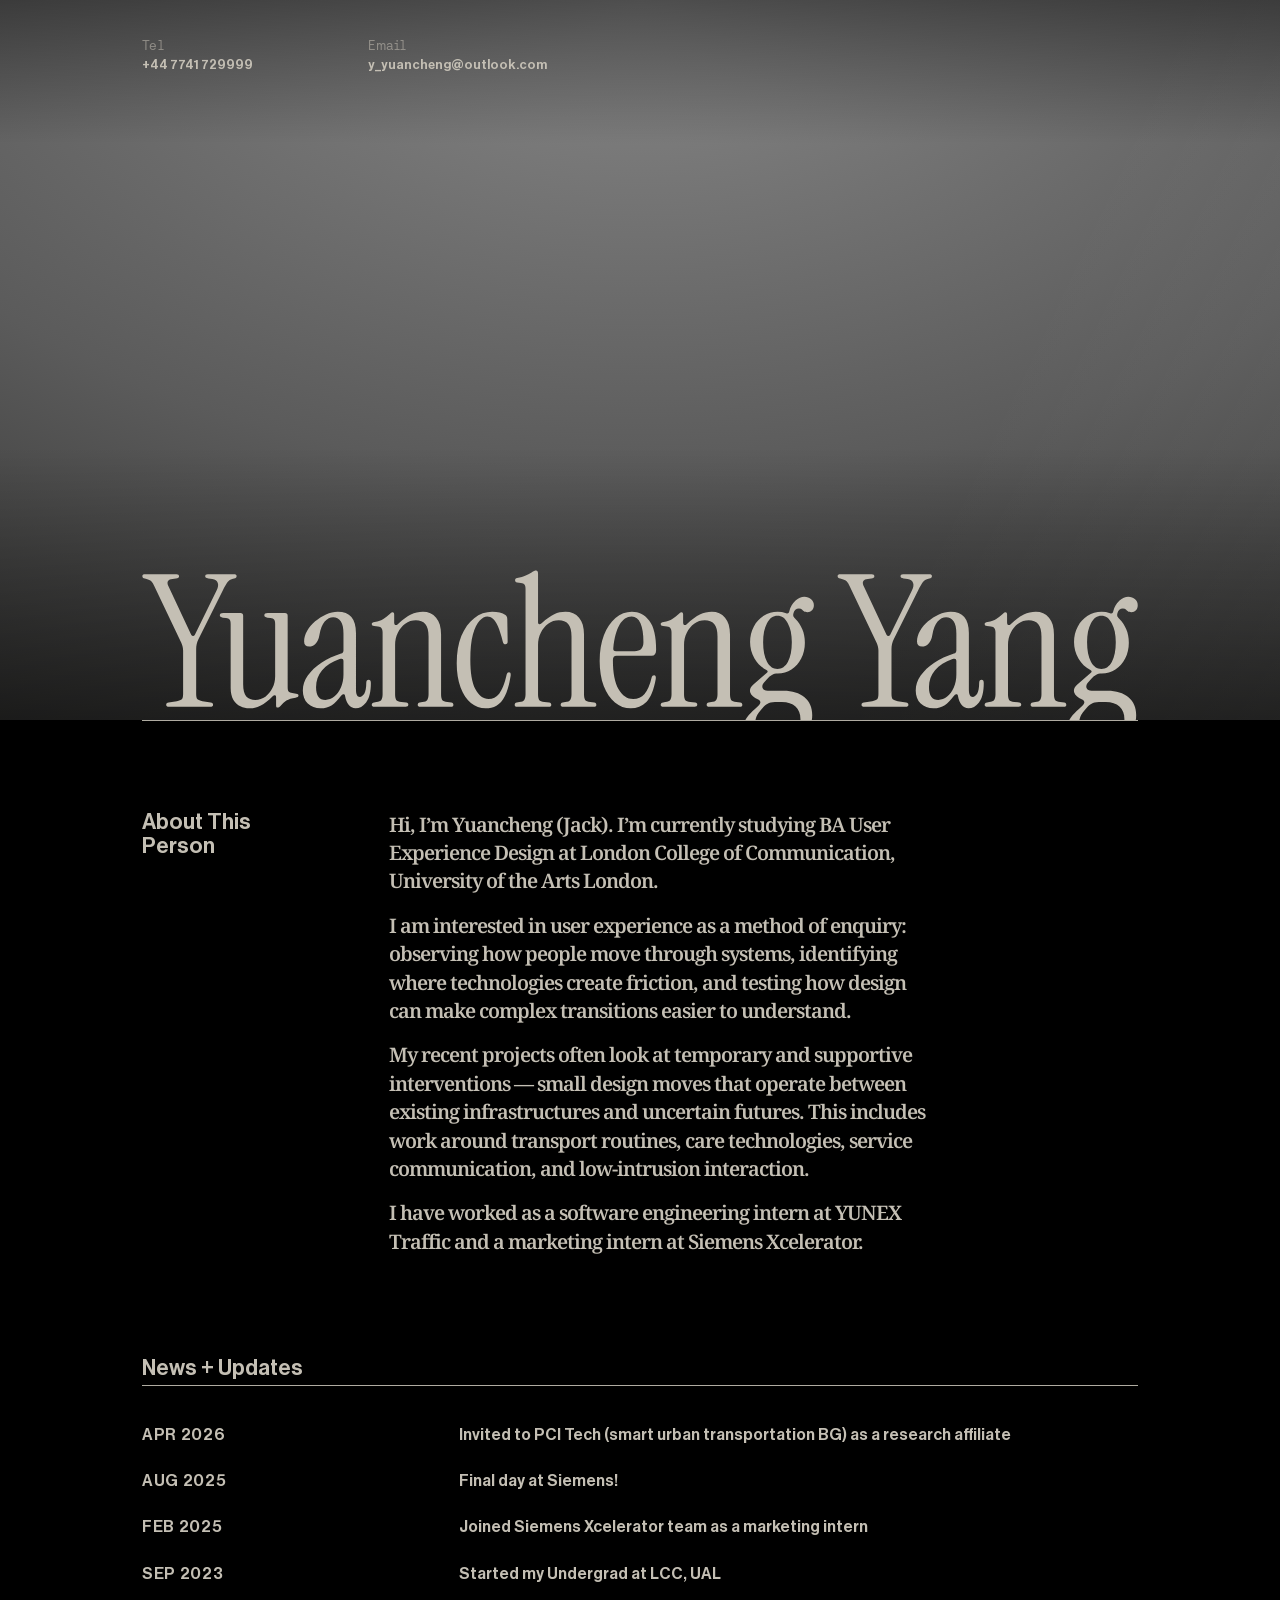
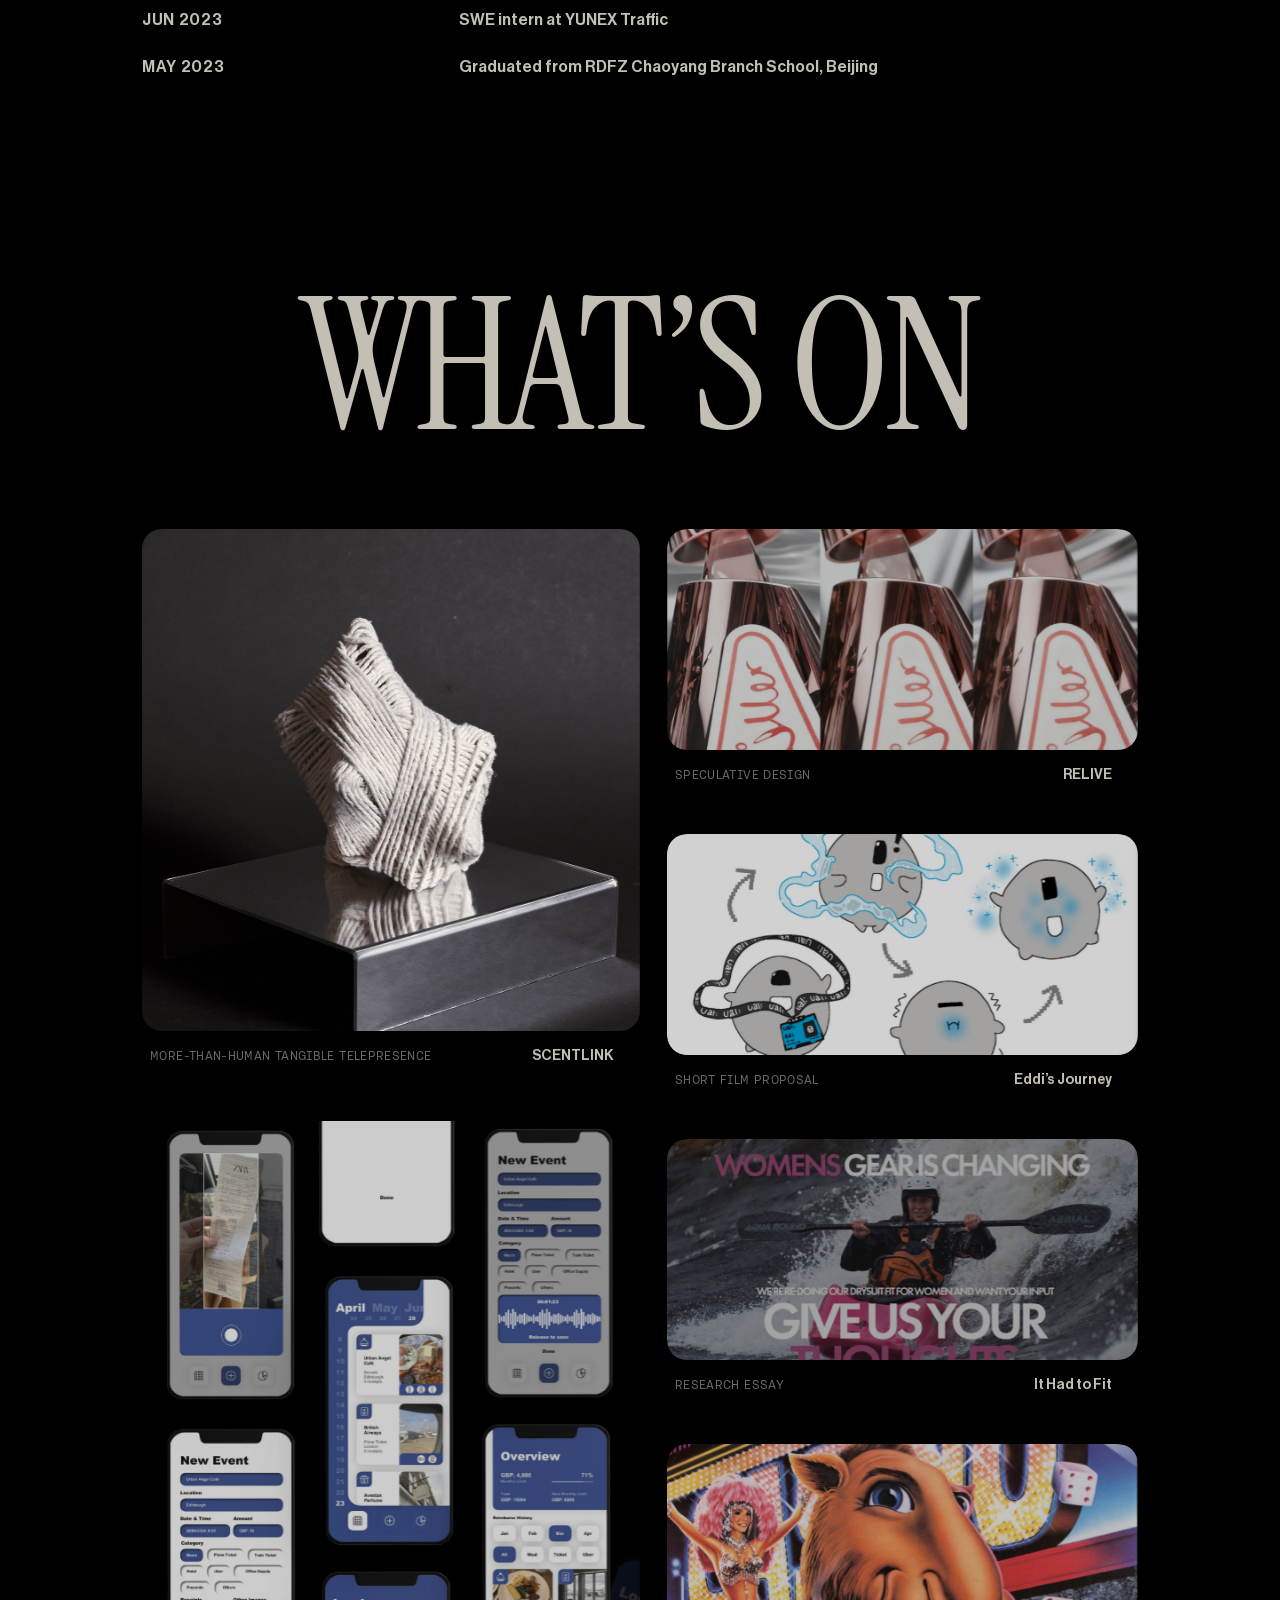
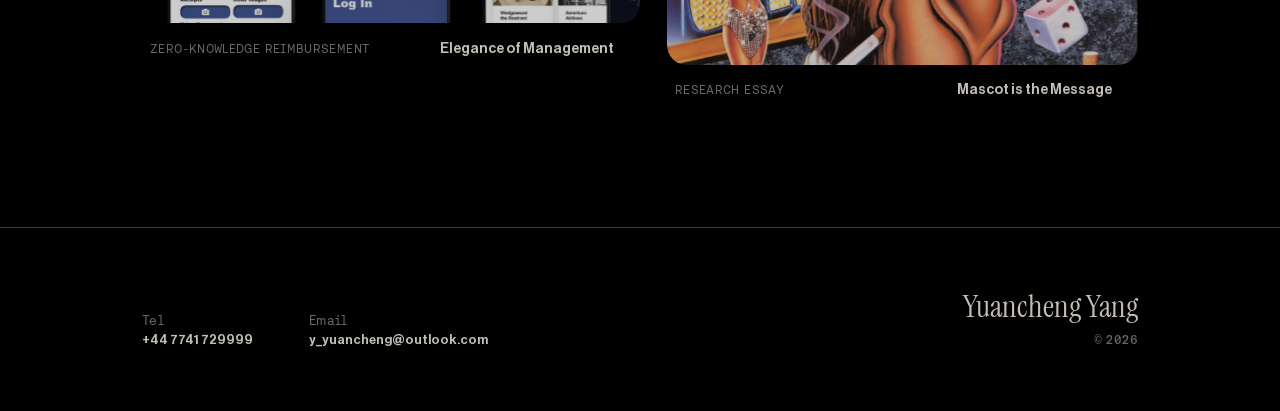
==== index.html @ ad96770d "Update index.html" ====
<!DOCTYPE html>
<html lang="en">
<head>
<meta charset="UTF-8" />
<meta name="viewport" content="width=device-width, initial-scale=1.0" />
<title>Yuancheng Yang</title>
<meta name="description" content="Yuancheng (Jack) Yang — BA User Experience Design, London College of Communication. Selected work in speculative design, service communication and research." />
<meta property="og:title" content="Yuancheng Yang" />
<meta property="og:description" content="Selected work in speculative design, service communication and research." />
<meta property="og:type" content="website" />
<link rel="icon" href="data:image/svg+xml,%3Csvg xmlns='http://www.w3.org/2000/svg' viewBox='0 0 32 32'%3E%3Crect width='32' height='32' fill='%23000'/%3E%3Ctext x='16' y='25' font-family='Georgia,serif' font-size='26' fill='%23c4bfb4' text-anchor='middle'%3EY%3C/text%3E%3C/svg%3E" />
<link rel="stylesheet" href="styles.css" />
<style>
/* ---------------- top contact bar (floats on the video) ---------------- */
.topbar {
  display: flex;
  gap: clamp(40px, 9vw, 130px);
  position: absolute;
  top: clamp(24px, 3vw, 40px);
  left: 0; right: 0;
  z-index: 6;
}

/* ---------------- hero ---------------- */
.hero { position: relative; }
.hero__media {
  position: relative;
  width: 100vw;
  left: 50%;
  transform: translateX(-50%);
  height: clamp(440px, 56.25vw, 810px);
  margin-top: 0;
  overflow: hidden;
  background:
    radial-gradient(120% 120% at 50% 0%, rgba(217,217,217,.62), rgba(217,217,217,.42) 55%, rgba(120,120,116,.35) 100%);
}
/* legibility scrim for the floating contact + name */
.hero__media::before {
  content: "";
  position: absolute; inset: 0; z-index: 2; pointer-events: none;
  background: linear-gradient(to bottom,
    rgba(0,0,0,.42) 0%, rgba(0,0,0,0) 20%,
    rgba(0,0,0,0) 62%, rgba(0,0,0,.46) 100%);
}
.hero__video {
  position: absolute; inset: 0;
  width: 100%; height: 100%;
  object-fit: cover;
  opacity: 0; transition: opacity .8s ease;
}
.hero__video.is-ready { opacity: 1; }
/* faint living sheen while no video is present */
.hero__media::after {
  content: "";
  position: absolute; inset: 0;
  background: linear-gradient(115deg, transparent 30%, rgba(255,255,255,.10) 50%, transparent 70%);
  background-size: 280% 100%;
  pointer-events: none;
}
.hero__placeholder {
  position: absolute; left: 50%; top: 50%;
  transform: translate(-50%, -50%);
  display: flex; flex-direction: column; align-items: center; gap: 10px;
  font-family: var(--mono); font-size: 13px; letter-spacing: .04em;
  color: rgba(40,40,38,.62); text-transform: uppercase;
  text-align: center; padding: 0 24px;
}
.hero__placeholder .ph-ico {
  width: 34px; height: 34px; border-radius: 50%;
  border: 1px solid rgba(40,40,38,.5);
  display: grid; place-items: center;
}
.hero__placeholder .ph-ico::before {
  content: ""; border-style: solid; border-width: 7px 0 7px 12px;
  border-color: transparent transparent transparent rgba(40,40,38,.7);
  margin-left: 3px;
}

.hero__name {
  margin: 0;
  font-size: 0;
  line-height: 0;
}
.hero__name img {
  display: block;
  width: 100%;
  height: auto;
}
/* the title floats on the video, its bottom (masked) edge resting on the
   sheet's top line so the “g” descenders are chopped off there */
.hero__namewrap {
  position: absolute;
  left: 0; right: 0;
  bottom: 0;
  z-index: 1;
}
/* the black “box” that carries everything beneath the hero; its top edge
   sits at the very bottom of the video and chops the title's descenders */
.sheet {
  position: relative;
  z-index: 2;
  background: var(--bg);
}
.sheet__line {
  border: 0;
  border-top: 1px solid var(--line);
  width: 100%;
  margin: 0;
}

/* ---------------- about ---------------- */
.about {
  display: grid;
  grid-template-columns: minmax(110px, 170px) minmax(0, 1fr);
  gap: clamp(24px, 6vw, 90px);
  padding-top: clamp(56px, 7vw, 96px);
}
.section-label {
  font-family: var(--grotesk); font-weight: 500;
  font-size: clamp(18px, 1.7vw, 24px); line-height: 1.1;
  color: var(--fg); margin: 0;
}
.about__bio { width: 542px; max-width: 100%; display: flex; flex-direction: column; gap: 1em; }
.about__bio p {
  margin: 0;
  font-family: "Noto Serif", var(--serif);
  font-weight: 600;
  font-size: 20px;
  letter-spacing: -1px;
  line-height: 1.42;
  color: var(--fg);
  text-wrap: pretty;
}

/* ---------------- news ---------------- */
.news { padding-top: clamp(64px, 8vw, 104px); }
.news__head { display: block; margin-bottom: clamp(28px, 3vw, 44px); }
.news__head .section-label { line-height: 1; }
.news__head .hrule { width: 100%; margin-top: 5px; }
.news__list { display: flex; flex-direction: column; gap: clamp(20px, 2vw, 30px); }
.news__row {
  display: grid;
  grid-template-columns: minmax(120px, 240px) minmax(0, 1fr);
  gap: clamp(20px, 6vw, 90px);
  align-items: baseline;
}
.news__date { font-weight: 500; font-size: clamp(15px, 1.25vw, 20px); letter-spacing: .04em; text-transform: uppercase; color: var(--fg); }
.news__txt  { font-weight: 500; font-size: clamp(15px, 1.25vw, 20px); line-height: 1.3; color: var(--fg); }

/* ---------------- what's on ---------------- */
.whats {
  text-align: center;
  font-family: var(--serif); font-weight: 400;
  font-size: clamp(64px, 14.4vw, 208px); line-height: .92;
  letter-spacing: -0.022em;
  margin: clamp(120px, 16vw, 220px) 0 clamp(48px, 6vw, 80px);
}

/* ---------------- work grid ---------------- */
.work {
  display: grid;
  grid-template-columns: 1.057fr 1fr;
  gap: clamp(20px, 2.1vw, 30px);
  padding-bottom: clamp(80px, 10vw, 150px);
}
.work__col { display: flex; flex-direction: column; gap: clamp(36px, 4.4vw, 64px); }
.work__col--right { gap: clamp(32px, 3.9vw, 56px); }

.card { display: block; }
.card__frame {
  position: relative;
  border-radius: 20px;
  overflow: hidden;
  background: transparent;
}
.card__frame img {
  width: 100%; height: 100%;
  object-fit: cover;
  transition: transform .7s cubic-bezier(.2,.7,.2,1), opacity .4s;
  will-change: transform;
}
.card--feature .card__frame { aspect-ratio: 560 / 565; }
.card--small .card__frame { aspect-ratio: 530 / 249; }
.card:hover .card__frame img { transform: scale(1.045); }

.card__meta {
  display: flex; align-items: baseline; justify-content: space-between;
  gap: 16px; margin-top: 16px; padding: 0 8px;
}
.card__cat { font-family: var(--mono); font-weight: 400; font-size: clamp(11px, .95vw, 15px); letter-spacing: .03em; text-transform: uppercase; color: var(--fg-dim); transition: color .25s; }
.card__title { display: inline-flex; align-items: center; font-weight: 500; font-size: clamp(14px, 1.1vw, 18px); color: var(--fg); white-space: nowrap; }
.card__title .arrow { display: inline-block; transition: transform .3s; opacity: 0; margin-left: 4px; }
.card:hover .card__cat { color: var(--fg); }
.card:hover .card__title .arrow { opacity: 1; transform: translateX(3px); }

/* ====================================================
   MOBILE — app-like reflow
   ==================================================== */
@media (max-width: 760px) {
  .topbar { gap: 36px; }
  .hero__media { border-radius: 0; }
  .hero__name { margin-top: -14px; }

  .about { grid-template-columns: 1fr; gap: 14px; }
  .about__bio { max-width: none; }

  .news__row { grid-template-columns: 88px 1fr; gap: 18px; }

  /* project grid → single full-width feed */
  .work { grid-template-columns: 1fr; gap: 28px; padding-bottom: 120px; }
  .work__col, .work__col--right { gap: 28px; }
  .card--feature .card__frame { aspect-ratio: 4 / 5; }
  .card--small .card__frame { aspect-ratio: 16 / 10; }
  .card__frame { border-radius: 16px; }
  .card__meta { padding: 0 2px; margin-top: 12px; }
  .card__title .arrow { opacity: 1; } /* always show affordance on touch */
}

@media (max-width: 420px) {
  .topbar { flex-direction: column; gap: 14px; }
}
</style>
</head>
<body>
<main>
  <!-- HERO -->
  <section class="hero" data-screen-label="hero" aria-label="Intro">
    <div class="hero__media">
      <video class="hero__video" muted loop playsinline preload="auto"></video>
      </div>
    </div>
    <header class="topbar shell" data-screen-label="header">
      <div class="contact-item">
        <span class="lbl">Tel</span>
        <a href="tel:+447741729999">+44 7741 729999</a>
      </div>
      <div class="contact-item">
        <span class="lbl">Email</span>
        <a href="mailto:y_yuancheng@outlook.com">y_yuancheng@outlook.com</a>
      </div>
    </header>
    <div class="shell hero__namewrap">
      <h1 class="hero__name"><img src="assets/title.svg" alt="Yuancheng Yang" /></h1>
    </div>
  </section>

  <div class="sheet">
  <div class="shell">
    <hr class="sheet__line" />
    <!-- ABOUT -->
    <section class="about" data-screen-label="about" aria-label="About">
      <h2 class="section-label">About This<br>Person</h2>
      <div class="about__bio">
        <p>Hi, I’m Yuancheng (Jack). I’m currently studying BA User Experience Design at London College of Communication, University of the Arts London.</p>
        <p>I am interested in user experience as a method of enquiry: observing how people move through systems, identifying where technologies create friction, and testing how design can make complex transitions easier to understand.</p>
        <p>My recent projects often look at temporary and supportive interventions — small design moves that operate between existing infrastructures and uncertain futures. This includes work around transport routines, care technologies, service communication, and low-intrusion interaction.</p>
        <p>I have worked as a software engineering intern at YUNEX Traffic and a marketing intern at Siemens Xcelerator.</p>
      </div>
    </section>

    <!-- NEWS -->
    <section class="news" data-screen-label="news" aria-label="News and updates">
      <div class="news__head">
        <h2 class="section-label">News + Updates</h2>
        <hr class="hrule" />
      </div>
      <div class="news__list">
        <div class="news__row"><span class="news__date">Apr 2026</span><span class="news__txt">Invited to PCI Tech (smart urban transportation BG) as a research affiliate</span></div>
        <div class="news__row"><span class="news__date">Aug 2025</span><span class="news__txt">Final day at Siemens!</span></div>
        <div class="news__row"><span class="news__date">Feb 2025</span><span class="news__txt">Joined Siemens Xcelerator team as a marketing intern</span></div>
        <div class="news__row"><span class="news__date">Sep 2023</span><span class="news__txt">Started my Undergrad at LCC, UAL</span></div>
        <div class="news__row"><span class="news__date">Jun 2023</span><span class="news__txt">SWE intern at YUNEX Traffic</span></div>
        <div class="news__row"><span class="news__date">May 2023</span><span class="news__txt">Graduated from RDFZ Chaoyang Branch School, Beijing</span></div>
      </div>
    </section>

    <!-- WHAT'S ON -->
    <h2 class="whats">WHAT’S ON</h2>

    <!-- WORK -->
    <section class="work" data-screen-label="work" aria-label="Selected work">
      <div class="work__col work__col--left">
        <a class="card card--feature" href="projects/scentlink.html">
          <div class="card__frame"><img src="assets/cards/scentlink.png" alt="ScentLink — woven scent diffuser sculpture on a mirrored plinth" loading="lazy" /></div>
          <div class="card__meta">
            <span class="card__cat">More-Than-Human Tangible Telepresence</span>
            <span class="card__title">SCENTLINK<span class="arrow">→</span></span>
          </div>
        </a>
        <a class="card card--feature" href="projects/elegance.html">
          <div class="card__frame"><img src="assets/cards/elegance.png" alt="Elegance of Management — expense reimbursement app screens" loading="lazy" /></div>
          <div class="card__meta">
            <span class="card__cat">Zero-Knowledge Reimbursement</span>
            <span class="card__title">Elegance of Management<span class="arrow">→</span></span>
          </div>
        </a>
      </div>

      <div class="work__col work__col--right">
        <a class="card card--small" href="projects/relive.html">
          <div class="card__frame"><img src="assets/cards/relive.png" alt="RELIVE — speculative chrome artefact on liquid metal" loading="lazy" /></div>
          <div class="card__meta">
            <span class="card__cat">Speculative Design</span>
            <span class="card__title">RELIVE<span class="arrow">→</span></span>
          </div>
        </a>
        <a class="card card--small" href="projects/eddi.html">
          <div class="card__frame"><img src="assets/cards/eddi.png" alt="Eddi’s Journey — character sheet of a grey blob mascot" loading="lazy" /></div>
          <div class="card__meta">
            <span class="card__cat">Short Film Proposal</span>
            <span class="card__title">Eddi’s Journey<span class="arrow">→</span></span>
          </div>
        </a>
        <a class="card card--small" href="projects/it-had-to-fit.html">
          <div class="card__frame"><img src="assets/cards/ithadtofit.png" alt="It Had to Fit — whitewater kayaking gear campaign" loading="lazy" /></div>
          <div class="card__meta">
            <span class="card__cat">Research Essay</span>
            <span class="card__title">It Had to Fit<span class="arrow">→</span></span>
          </div>
        </a>
        <a class="card card--small" href="projects/mascot.html">
          <div class="card__frame"><img src="assets/cards/mascot.png" alt="Mascot is the Message — vintage advertising character study" loading="lazy" /></div>
          <div class="card__meta">
            <span class="card__cat">Research Essay</span>
            <span class="card__title">Mascot is the Message<span class="arrow">→</span></span>
          </div>
        </a>
      </div>
    </section>
  </div>

  <!-- FOOTER -->
  <footer class="shell foot" data-screen-label="footer">
    <div class="foot__contact">
      <div class="contact-item"><span class="lbl">Tel</span><a href="tel:+447741729999">+44 7741 729999</a></div>
      <div class="contact-item"><span class="lbl">Email</span><a href="mailto:y_yuancheng@outlook.com">y_yuancheng@outlook.com</a></div>
    </div>
    <div style="display:flex;flex-direction:column;gap:10px;align-items:flex-end;">
      <span class="foot__name">Yuancheng Yang</span>
      <span class="foot__copy">© 2026</span>
    </div>
  </footer>
  </div>
</main>

<!-- mobile sticky action bar -->
<nav class="dock" aria-label="Quick contact">
  <a href="mailto:y_yuancheng@outlook.com">Email</a>
  <a href="tel:+447741729999">Call</a>
</nav>

<script>
  // Hero video: only request the file if it actually exists, so there's no
  // 404 while the slot is empty. The moment you add assets/hero.mp4 (any
  // common video name — edit the path below), it loads, plays and the
  // placeholder hides automatically. No other markup changes needed.
  (function () {
    var SRC = 'assets/hero.mp4';
    var v = document.querySelector('.hero__video');
    var ph = document.getElementById('heroPlaceholder');
    if (!v) return;
    fetch(SRC, { method: 'HEAD' }).then(function (res) {
      if (!res.ok) return;            // no file yet → keep tonal placeholder
      v.src = SRC;
      v.play().catch(function () {});
      v.addEventListener('loadeddata', function () {
        v.classList.add('is-ready');
        if (ph) ph.style.display = 'none';
      });
    }).catch(function () { /* offline / not found → keep placeholder */ });
  })();
</script>
</body>
</html>
---- styles.css ----
/* ============================================================
   Yuancheng Yang — portfolio
   Shared styles, tokens & type system
   ============================================================ */

/* --- Self-hosted licensed fonts (no external dependency) --- */
@font-face {
  font-family: "Instrument Serif";
  src: url("fonts/InstrumentSerif-Regular.ttf") format("truetype");
  font-weight: 400; font-style: normal; font-display: swap;
}
@font-face {
  font-family: "Instrument Serif";
  src: url("fonts/InstrumentSerif-Italic.ttf") format("truetype");
  font-weight: 400; font-style: italic; font-display: swap;
}
@font-face {
  font-family: "Neue Haas Display";
  src: url("fonts/NeueHaasDisplay-Light.ttf") format("truetype");
  font-weight: 300; font-style: normal; font-display: swap;
}
@font-face {
  font-family: "Neue Haas Display";
  src: url("fonts/NeueHaasDisplay-Roman.ttf") format("truetype");
  font-weight: 400; font-style: normal; font-display: swap;
}
@font-face {
  font-family: "Neue Haas Display";
  src: url("fonts/NeueHaasDisplay-Medium.ttf") format("truetype");
  font-weight: 500; font-style: normal; font-display: swap;
}
@font-face {
  font-family: "Neue Haas Display";
  src: url("fonts/NeueHaasDisplay-Bold.ttf") format("truetype");
  font-weight: 700; font-style: normal; font-display: swap;
}
@font-face {
  font-family: "Aeonik Fono";
  src: url("fonts/AeonikFono-Regular.otf") format("opentype");
  font-weight: 400; font-style: normal; font-display: swap;
}
@font-face {
  font-family: "Aeonik Fono";
  src: url("fonts/AeonikFono-Medium.otf") format("opentype");
  font-weight: 500; font-style: normal; font-display: swap;
}
@font-face {
  font-family: "Noto Serif";
  src: url("fonts/NotoSerif-SemiBold.ttf") format("truetype");
  font-weight: 600; font-style: normal; font-display: swap;
}

:root {
  /* palette pulled directly from the Figma file */
  --bg: #000000;
  --fg: #c4bfb4;              /* warm beige — primary text */
  --fg-dim: rgba(196, 191, 180, 0.55);
  --fg-faint: rgba(196, 191, 180, 0.32);
  --line: rgba(196, 191, 180, 0.9);
  --panel: #d9d9d9;          /* image placeholder grey */
  --hero-veil: rgba(217, 217, 217, 0.5);

  /* type stacks — self-hosted licensed faces */
  --serif: "Instrument Serif", ui-serif, Georgia, "Times New Roman", serif;
  --grotesk: "Neue Haas Display", "Helvetica Neue", Helvetica, Arial, sans-serif;
  --mono: "Aeonik Fono", ui-monospace, "SF Mono", Menlo, monospace;

  /* fluid horizontal page margin: 160px on a 1440 canvas */
  --gutter: clamp(20px, 11.1vw, 160px);
  --maxw: 1440px;
}

* { box-sizing: border-box; }

html { -webkit-text-size-adjust: 100%; overflow-x: clip; }

body {
  margin: 0;
  background: var(--bg);
  color: var(--fg);
  font-family: var(--grotesk);
  font-weight: 500;
  -webkit-font-smoothing: antialiased;
  text-rendering: optimizeLegibility;
  overflow-x: clip;
}

::selection { background: var(--fg); color: #000; }

a { color: inherit; text-decoration: none; }

img { display: block; max-width: 100%; }

.shell {
  max-width: var(--maxw);
  margin: 0 auto;
  padding-inline: var(--gutter);
}

/* --- shared label / mono treatments --- */
.eyebrow {
  font-family: var(--mono);
  font-weight: 400;
  font-size: clamp(12px, 1.05vw, 16px);
  letter-spacing: 0.02em;
  text-transform: uppercase;
  color: var(--fg);
}

.hrule {
  height: 0;
  border: none;
  border-top: 1px solid var(--line);
  margin: 0;
}

/* reduced motion */
@media (prefers-reduced-motion: reduce) {
  * { animation: none !important; transition: none !important; }
}

/* ============================================================
   Shared site chrome — contact items, footer, mobile dock
   (used by home + every case-study page)
   ============================================================ */
.contact-item { display: flex; flex-direction: column; gap: 4px; }
.contact-item .lbl { font-family: var(--mono); font-weight: 400; font-size: 13px; color: var(--fg-dim); letter-spacing: .02em; }
.contact-item a { font-size: clamp(13px, 1vw, 15px); transition: opacity .2s; }
.contact-item a:hover { opacity: .6; }

.foot {
  border-top: 1px solid var(--fg-faint);
  padding-block: clamp(40px, 5vw, 72px) clamp(40px, 5vw, 64px);
  display: flex; flex-wrap: wrap; gap: 32px 64px;
  align-items: flex-end; justify-content: space-between;
}
.foot__contact { display: flex; flex-wrap: wrap; gap: 28px 56px; }
.foot__name { font-family: var(--serif); font-size: clamp(24px, 2.4vw, 34px); line-height: 1; text-align: right; }
.foot__copy { font-family: var(--mono); font-size: 12px; color: var(--fg-dim); letter-spacing: .03em; }

.dock { display: none; }

@media (max-width: 760px) {
  .foot { padding-bottom: 110px; }
  .dock {
    display: grid; grid-template-columns: 1fr 1fr;
    position: fixed; left: 0; right: 0; bottom: 0; z-index: 40;
    background: rgba(0,0,0,.82);
    backdrop-filter: blur(14px); -webkit-backdrop-filter: blur(14px);
    border-top: 1px solid var(--fg-faint);
  }
  .dock a {
    padding: 16px 8px; text-align: center;
    font-family: var(--mono); font-size: 13px; letter-spacing: .04em;
    text-transform: uppercase; color: var(--fg);
    display: flex; align-items: center; justify-content: center; gap: 8px;
  }
  .dock a:first-child { border-right: 1px solid var(--fg-faint); }
  .dock a:active { background: rgba(196,191,180,.1); }
}
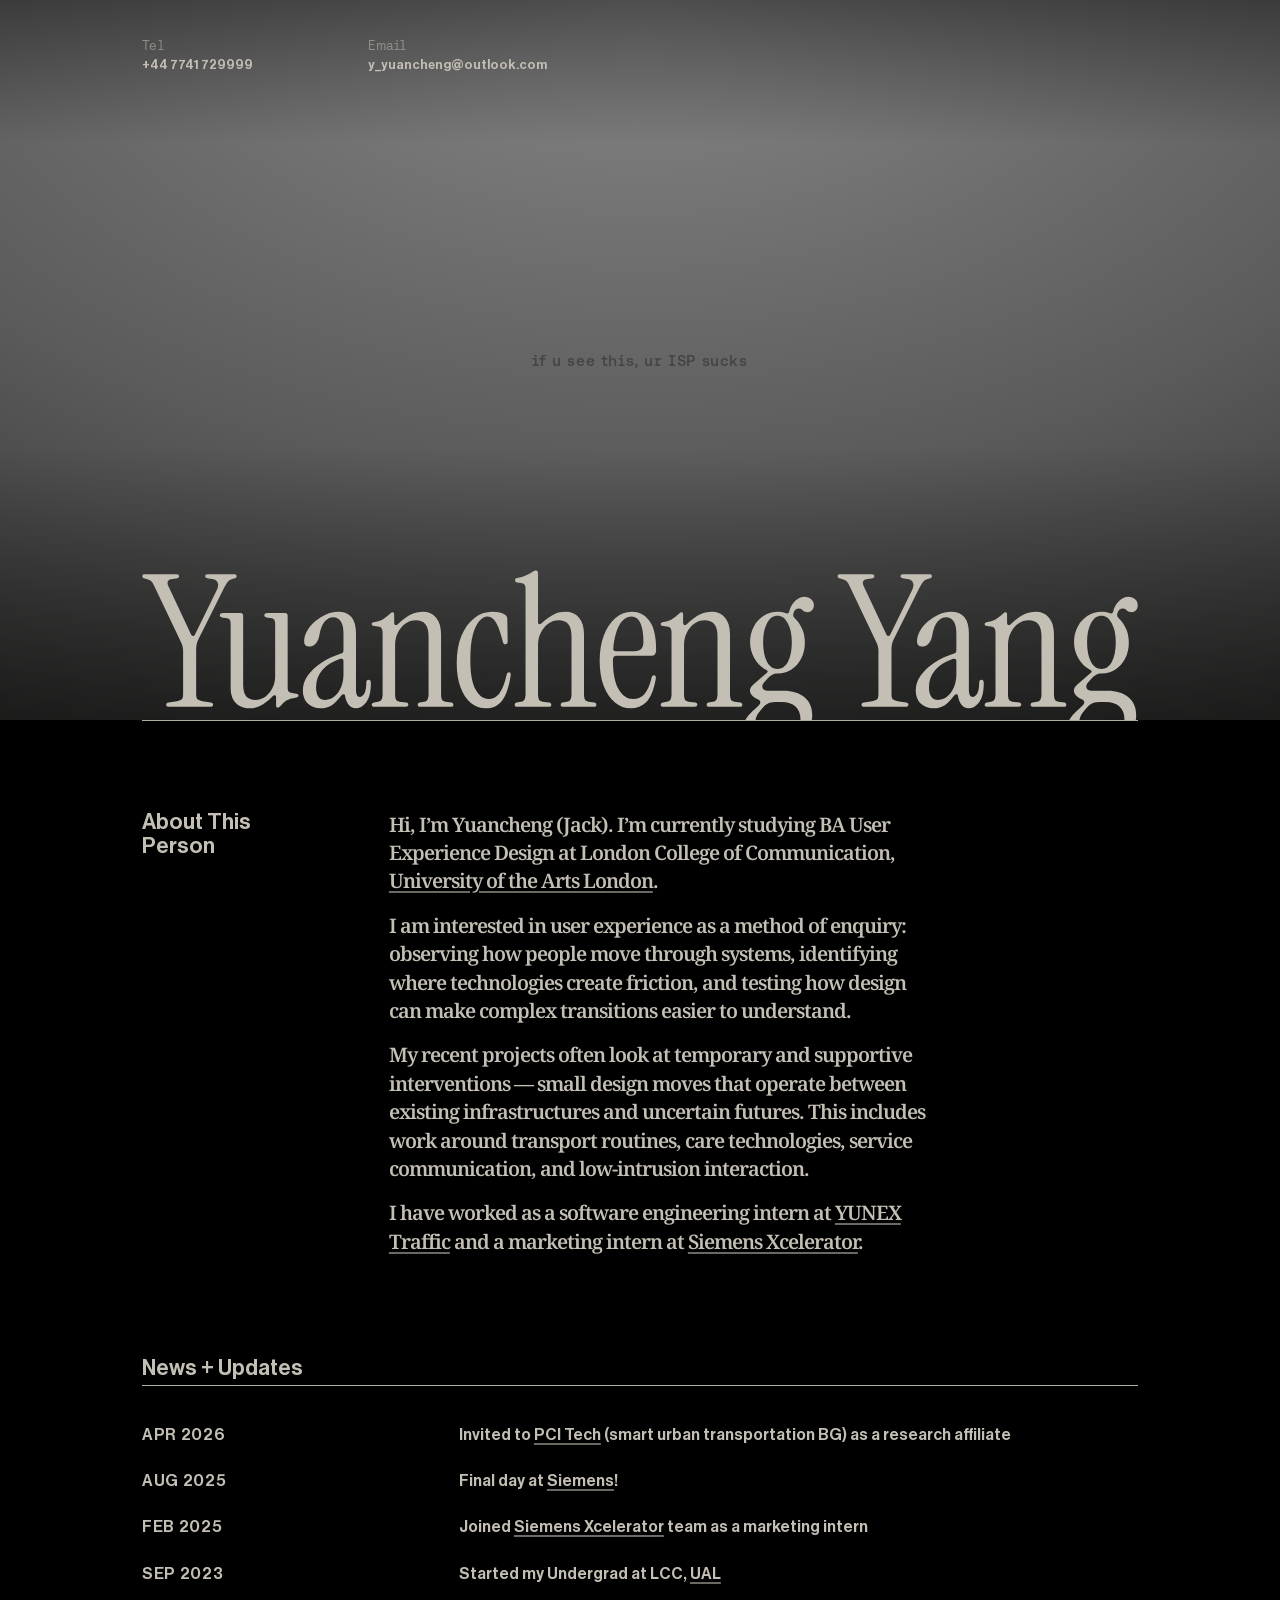
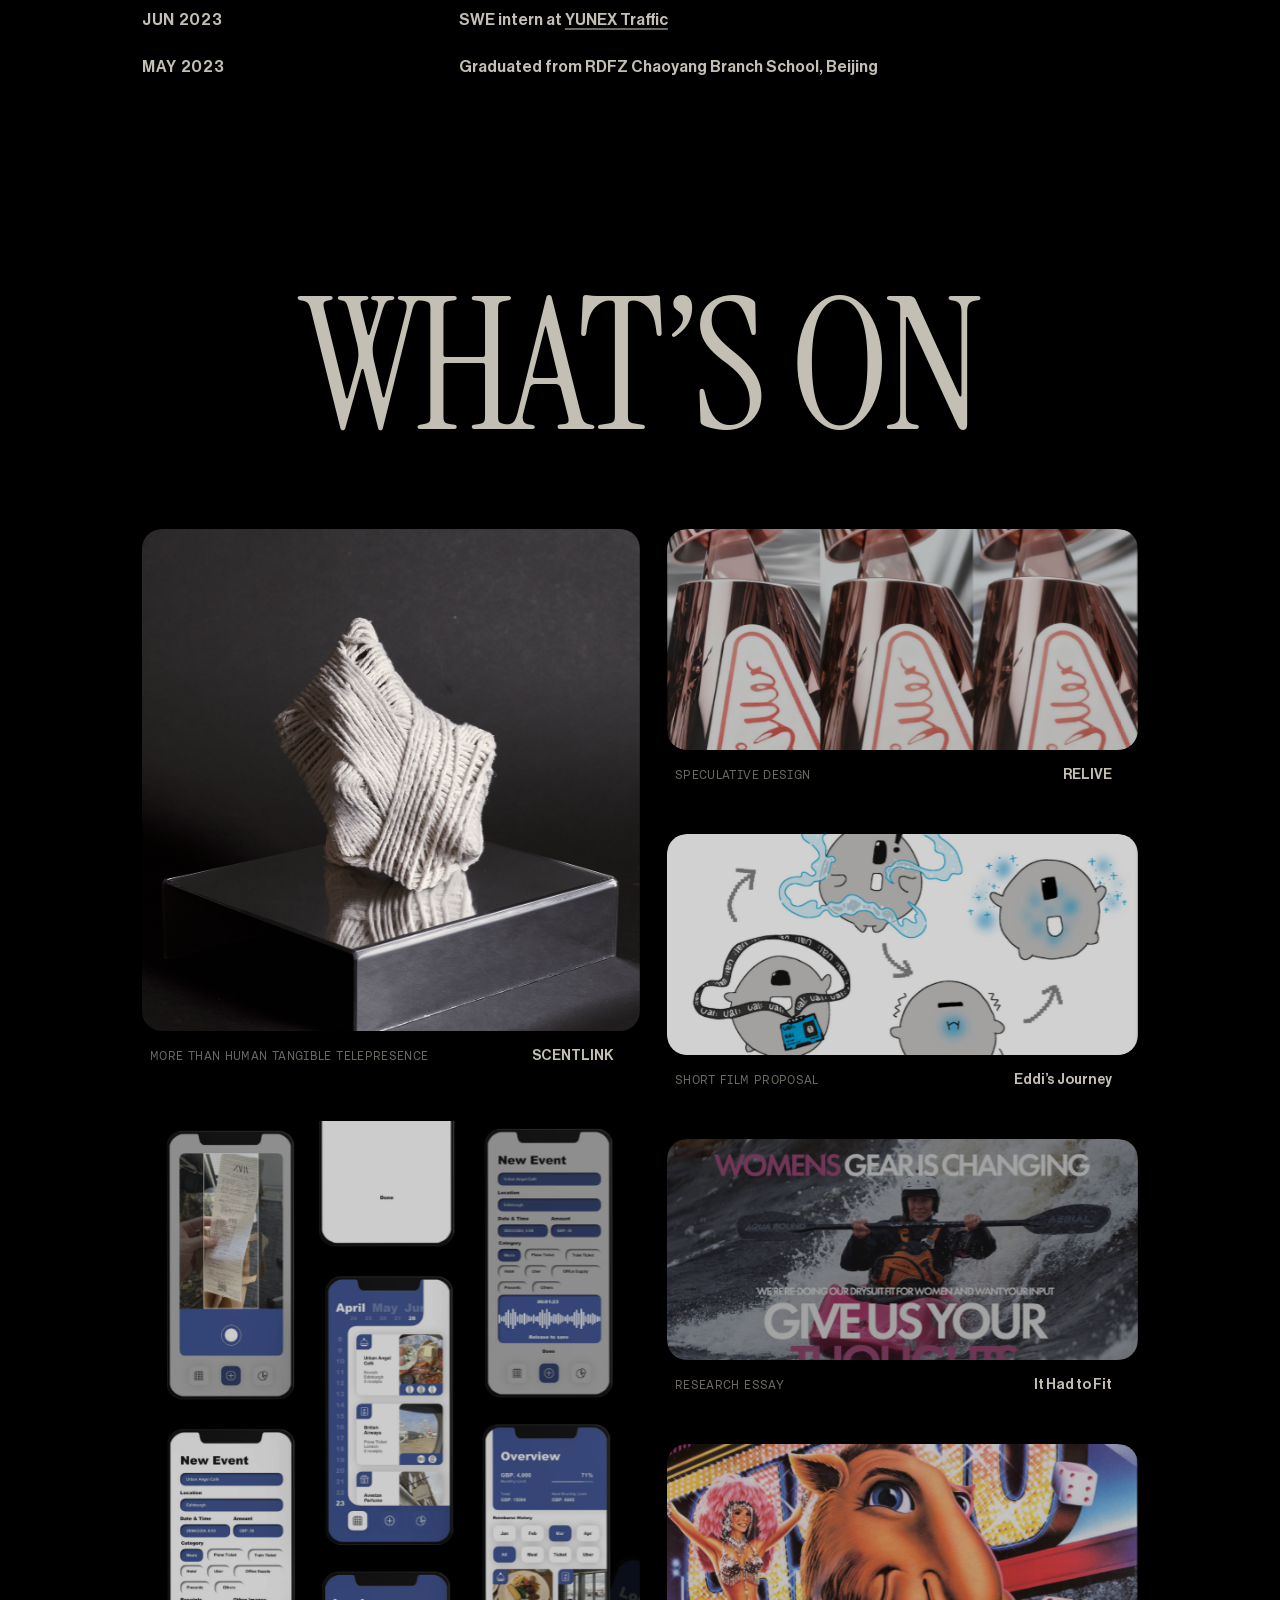
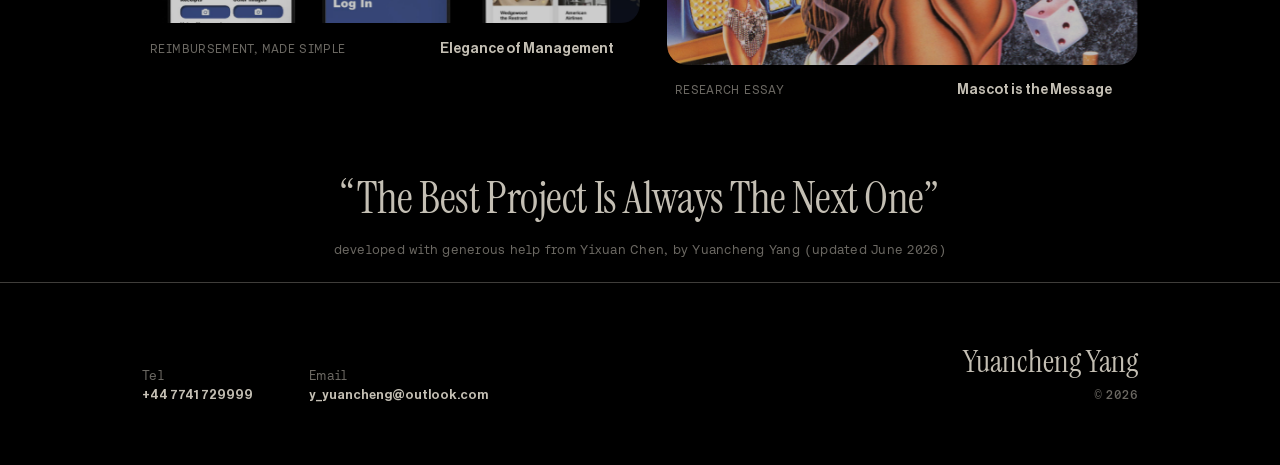
==== commit 1b99d307: "Add files via upload" ====
--- a/index.html
+++ b/index.html
@@ -49,31 +49,12 @@
   opacity: 0; transition: opacity .8s ease;
 }
 .hero__video.is-ready { opacity: 1; }
-/* faint living sheen while no video is present */
-.hero__media::after {
-  content: "";
-  position: absolute; inset: 0;
-  background: linear-gradient(115deg, transparent 30%, rgba(255,255,255,.10) 50%, transparent 70%);
-  background-size: 280% 100%;
-  pointer-events: none;
-}
 .hero__placeholder {
   position: absolute; left: 50%; top: 50%;
   transform: translate(-50%, -50%);
-  display: flex; flex-direction: column; align-items: center; gap: 10px;
-  font-family: var(--mono); font-size: 13px; letter-spacing: .04em;
-  color: rgba(40,40,38,.62); text-transform: uppercase;
-  text-align: center; padding: 0 24px;
-}
-.hero__placeholder .ph-ico {
-  width: 34px; height: 34px; border-radius: 50%;
-  border: 1px solid rgba(40,40,38,.5);
-  display: grid; place-items: center;
-}
-.hero__placeholder .ph-ico::before {
-  content: ""; border-style: solid; border-width: 7px 0 7px 12px;
-  border-color: transparent transparent transparent rgba(40,40,38,.7);
-  margin-left: 3px;
+  font-family: var(--mono); font-size: clamp(12px, 1.3vw, 15px); letter-spacing: .04em;
+  color: rgba(40,40,38,.55); text-transform: none;
+  text-align: center; padding: 0 24px; white-space: nowrap;
 }
 
 .hero__name {
@@ -161,7 +142,7 @@
   display: grid;
   grid-template-columns: 1.057fr 1fr;
   gap: clamp(20px, 2.1vw, 30px);
-  padding-bottom: clamp(80px, 10vw, 150px);
+  padding-bottom: 0;
 }
 .work__col { display: flex; flex-direction: column; gap: clamp(36px, 4.4vw, 64px); }
 .work__col--right { gap: clamp(32px, 3.9vw, 56px); }
@@ -192,6 +173,26 @@
 .card__title .arrow { display: inline-block; transition: transform .3s; opacity: 0; margin-left: 4px; }
 .card:hover .card__cat { color: var(--fg); }
 .card:hover .card__title .arrow { opacity: 1; transform: translateX(3px); }
+
+/* ---------------- sign-off ---------------- */
+.signoff {
+  text-align: center;
+  padding: clamp(48px, 6vw, 80px) 0 clamp(8px, 2vw, 24px);
+}
+.signoff__line {
+  margin: 0;
+  font-family: var(--serif); font-weight: 400;
+  font-size: clamp(26px, 3.4vw, 46px); line-height: 1.05;
+  letter-spacing: -0.01em;
+  color: var(--fg);
+  text-wrap: balance;
+}
+.signoff__thanks {
+  margin: clamp(14px, 1.6vw, 20px) 0 0;
+  font-family: var(--mono); font-weight: 400;
+  font-size: clamp(12px, 1vw, 14px); letter-spacing: .02em;
+  color: var(--fg-dim);
+}
 
 /* ====================================================
    MOBILE — app-like reflow
@@ -202,12 +203,12 @@
   .hero__name { margin-top: -14px; }
 
   .about { grid-template-columns: 1fr; gap: 14px; }
-  .about__bio { max-width: none; }
+  .about__bio { width: 100%; max-width: none; }
 
   .news__row { grid-template-columns: 88px 1fr; gap: 18px; }
 
   /* project grid → single full-width feed */
-  .work { grid-template-columns: 1fr; gap: 28px; padding-bottom: 120px; }
+  .work { grid-template-columns: 1fr; gap: 28px; padding-bottom: 0; }
   .work__col, .work__col--right { gap: 28px; }
   .card--feature .card__frame { aspect-ratio: 4 / 5; }
   .card--small .card__frame { aspect-ratio: 16 / 10; }
@@ -222,12 +223,13 @@
 </style>
 </head>
 <body>
+
 <main>
   <!-- HERO -->
   <section class="hero" data-screen-label="hero" aria-label="Intro">
     <div class="hero__media">
       <video class="hero__video" muted loop playsinline preload="auto"></video>
-      </div>
+      <div class="hero__placeholder" id="heroPlaceholder">if u see this, ur ISP sucks</div>
     </div>
     <header class="topbar shell" data-screen-label="header">
       <div class="contact-item">
@@ -251,10 +253,10 @@
     <section class="about" data-screen-label="about" aria-label="About">
       <h2 class="section-label">About This<br>Person</h2>
       <div class="about__bio">
-        <p>Hi, I’m Yuancheng (Jack). I’m currently studying BA User Experience Design at London College of Communication, University of the Arts London.</p>
+        <p>Hi, I’m Yuancheng (Jack). I’m currently studying BA User Experience Design at London College of Communication, <a class="ilink" href="https://www.arts.ac.uk" target="_blank" rel="noopener noreferrer">University of the Arts London</a>.</p>
         <p>I am interested in user experience as a method of enquiry: observing how people move through systems, identifying where technologies create friction, and testing how design can make complex transitions easier to understand.</p>
         <p>My recent projects often look at temporary and supportive interventions — small design moves that operate between existing infrastructures and uncertain futures. This includes work around transport routines, care technologies, service communication, and low-intrusion interaction.</p>
-        <p>I have worked as a software engineering intern at YUNEX Traffic and a marketing intern at Siemens Xcelerator.</p>
+        <p>I have worked as a software engineering intern at <a class="ilink" href="https://www.yunextraffic.com" target="_blank" rel="noopener noreferrer">YUNEX Traffic</a> and a marketing intern at <a class="ilink" href="https://www.siemens.com/en-us/company/digital-transformation/" target="_blank" rel="noopener noreferrer">Siemens Xcelerator</a>.</p>
       </div>
     </section>
 
@@ -265,11 +267,11 @@
         <hr class="hrule" />
       </div>
       <div class="news__list">
-        <div class="news__row"><span class="news__date">Apr 2026</span><span class="news__txt">Invited to PCI Tech (smart urban transportation BG) as a research affiliate</span></div>
-        <div class="news__row"><span class="news__date">Aug 2025</span><span class="news__txt">Final day at Siemens!</span></div>
-        <div class="news__row"><span class="news__date">Feb 2025</span><span class="news__txt">Joined Siemens Xcelerator team as a marketing intern</span></div>
-        <div class="news__row"><span class="news__date">Sep 2023</span><span class="news__txt">Started my Undergrad at LCC, UAL</span></div>
-        <div class="news__row"><span class="news__date">Jun 2023</span><span class="news__txt">SWE intern at YUNEX Traffic</span></div>
+        <div class="news__row"><span class="news__date">Apr 2026</span><span class="news__txt">Invited to <a class="ilink" href="https://www.pcitech.com/en/" target="_blank" rel="noopener noreferrer">PCI Tech</a> (smart urban transportation BG) as a research affiliate</span></div>
+        <div class="news__row"><span class="news__date">Aug 2025</span><span class="news__txt">Final day at <a class="ilink" href="https://www.siemens.com/en-us/company/digital-transformation/" target="_blank" rel="noopener noreferrer">Siemens</a>!</span></div>
+        <div class="news__row"><span class="news__date">Feb 2025</span><span class="news__txt">Joined <a class="ilink" href="https://www.siemens.com/en-us/company/digital-transformation/" target="_blank" rel="noopener noreferrer">Siemens Xcelerator</a> team as a marketing intern</span></div>
+        <div class="news__row"><span class="news__date">Sep 2023</span><span class="news__txt">Started my Undergrad at LCC, <a class="ilink" href="https://www.arts.ac.uk" target="_blank" rel="noopener noreferrer">UAL</a></span></div>
+        <div class="news__row"><span class="news__date">Jun 2023</span><span class="news__txt">SWE intern at <a class="ilink" href="https://www.yunextraffic.com" target="_blank" rel="noopener noreferrer">YUNEX Traffic</a></span></div>
         <div class="news__row"><span class="news__date">May 2023</span><span class="news__txt">Graduated from RDFZ Chaoyang Branch School, Beijing</span></div>
       </div>
     </section>
@@ -283,14 +285,14 @@
         <a class="card card--feature" href="projects/scentlink.html">
           <div class="card__frame"><img src="assets/cards/scentlink.png" alt="ScentLink — woven scent diffuser sculpture on a mirrored plinth" loading="lazy" /></div>
           <div class="card__meta">
-            <span class="card__cat">More-Than-Human Tangible Telepresence</span>
+            <span class="card__cat">More than human tangible telepresence</span>
             <span class="card__title">SCENTLINK<span class="arrow">→</span></span>
           </div>
         </a>
         <a class="card card--feature" href="projects/elegance.html">
           <div class="card__frame"><img src="assets/cards/elegance.png" alt="Elegance of Management — expense reimbursement app screens" loading="lazy" /></div>
           <div class="card__meta">
-            <span class="card__cat">Zero-Knowledge Reimbursement</span>
+            <span class="card__cat">Reimbursement, made simple</span>
             <span class="card__title">Elegance of Management<span class="arrow">→</span></span>
           </div>
         </a>
@@ -326,6 +328,12 @@
           </div>
         </a>
       </div>
+    </section>
+
+    <!-- SIGN-OFF -->
+    <section class="signoff" data-screen-label="signoff" aria-label="Sign-off">
+      <p class="signoff__line">“The Best Project Is Always The Next One”</p>
+      <p class="signoff__thanks">developed with generous help from Yixuan Chen, by Yuancheng Yang (updated June 2026)</p>
     </section>
   </div>
 
@@ -351,16 +359,16 @@
 
 <script>
   // Hero video: only request the file if it actually exists, so there's no
-  // 404 while the slot is empty. The moment you add assets/hero.mp4 (any
-  // common video name — edit the path below), it loads, plays and the
-  // placeholder hides automatically. No other markup changes needed.
+  // 404 while the slot is empty. Drop assets/hero.mp4 and it loads, plays
+  // and hides the fallback placeholder automatically. If the file is missing
+  // or can't play, the static placeholder text stays visible instead.
   (function () {
     var SRC = 'assets/hero.mp4';
     var v = document.querySelector('.hero__video');
     var ph = document.getElementById('heroPlaceholder');
     if (!v) return;
     fetch(SRC, { method: 'HEAD' }).then(function (res) {
-      if (!res.ok) return;            // no file yet → keep tonal placeholder
+      if (!res.ok) return;            // no file yet → keep placeholder
       v.src = SRC;
       v.play().catch(function () {});
       v.addEventListener('loadeddata', function () {
@@ -370,5 +378,6 @@
     }).catch(function () { /* offline / not found → keep placeholder */ });
   })();
 </script>
+
 </body>
 </html>
--- a/styles.css
+++ b/styles.css
@@ -89,6 +89,16 @@
 
 a { color: inherit; text-decoration: none; }
 
+/* inline text hyperlinks (bio, news) — visibly underlined, jumps out to the site */
+.ilink {
+  text-decoration: underline;
+  text-decoration-thickness: 2px;
+  text-underline-offset: 3px;
+  text-decoration-color: var(--fg-dim);
+  transition: text-decoration-color .2s, opacity .2s;
+}
+.ilink:hover { text-decoration-color: var(--fg); opacity: .75; }
+
 img { display: block; max-width: 100%; }
 
 .shell {
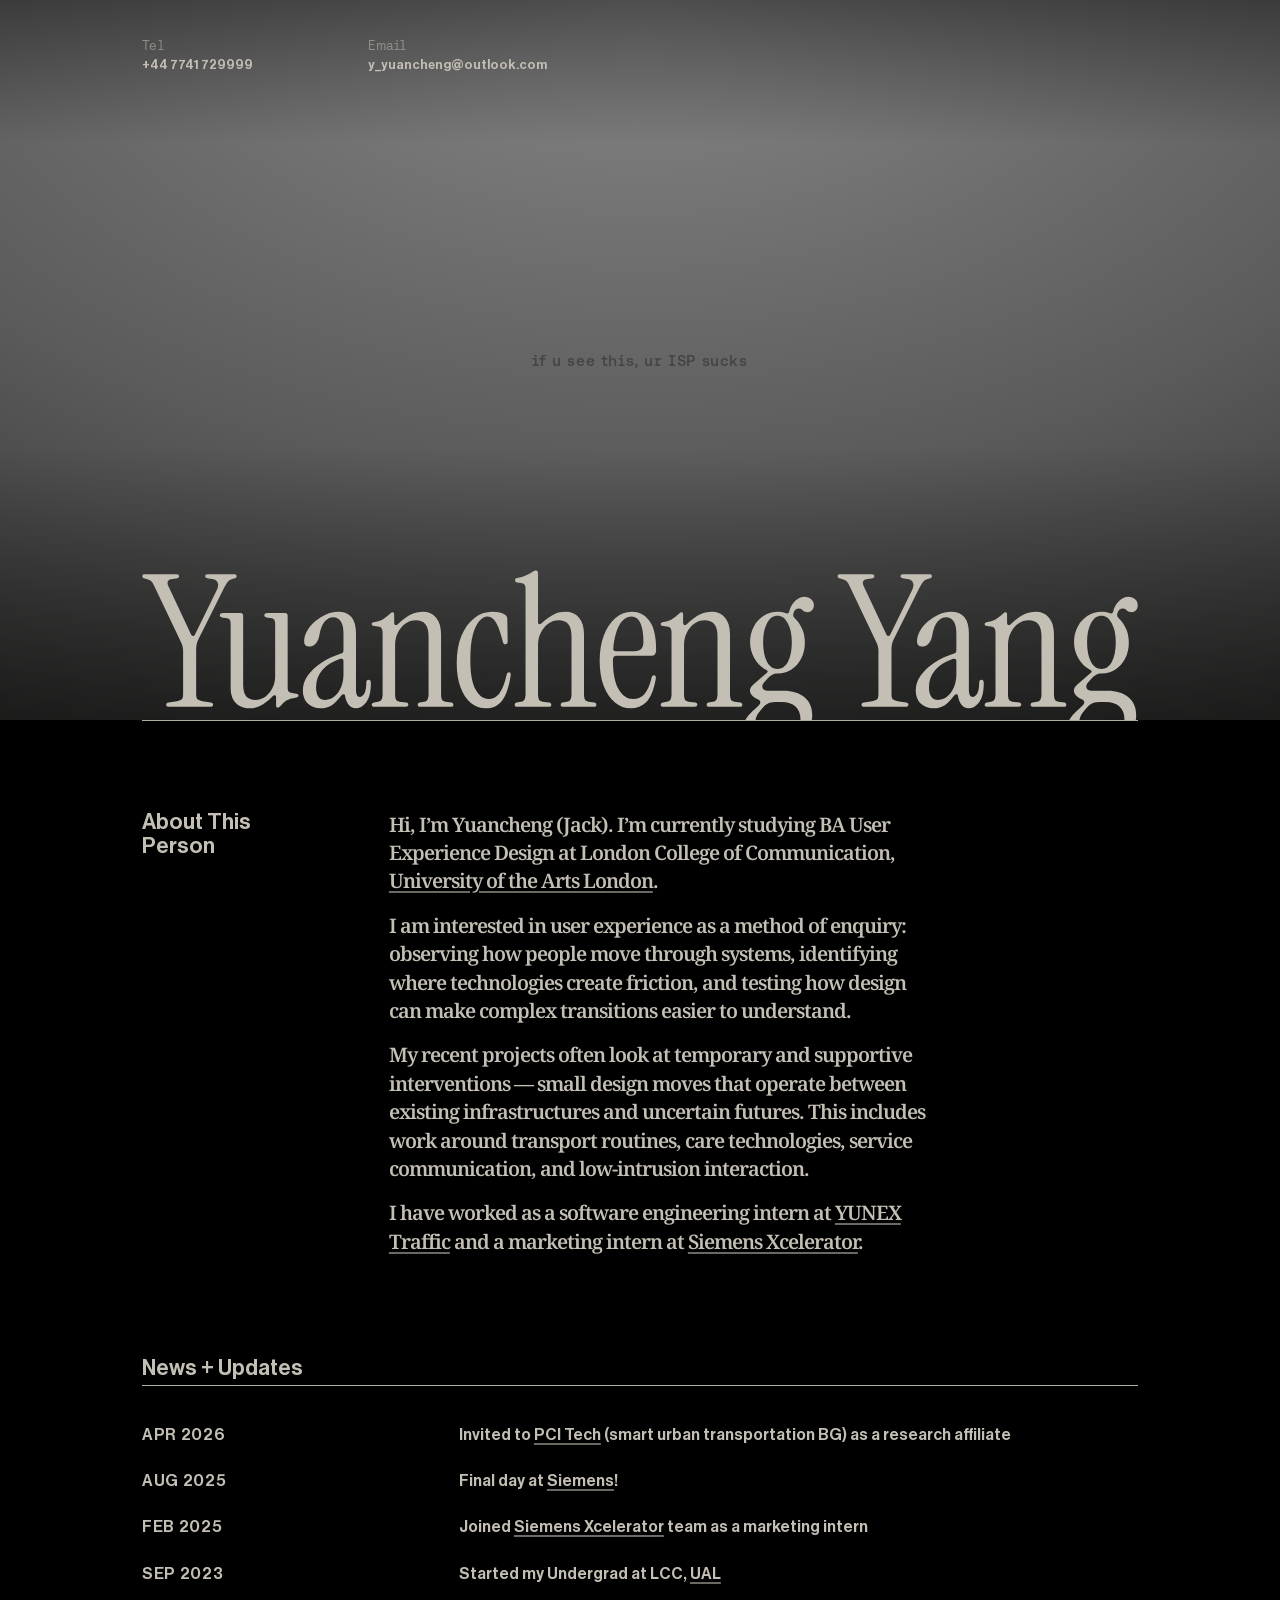
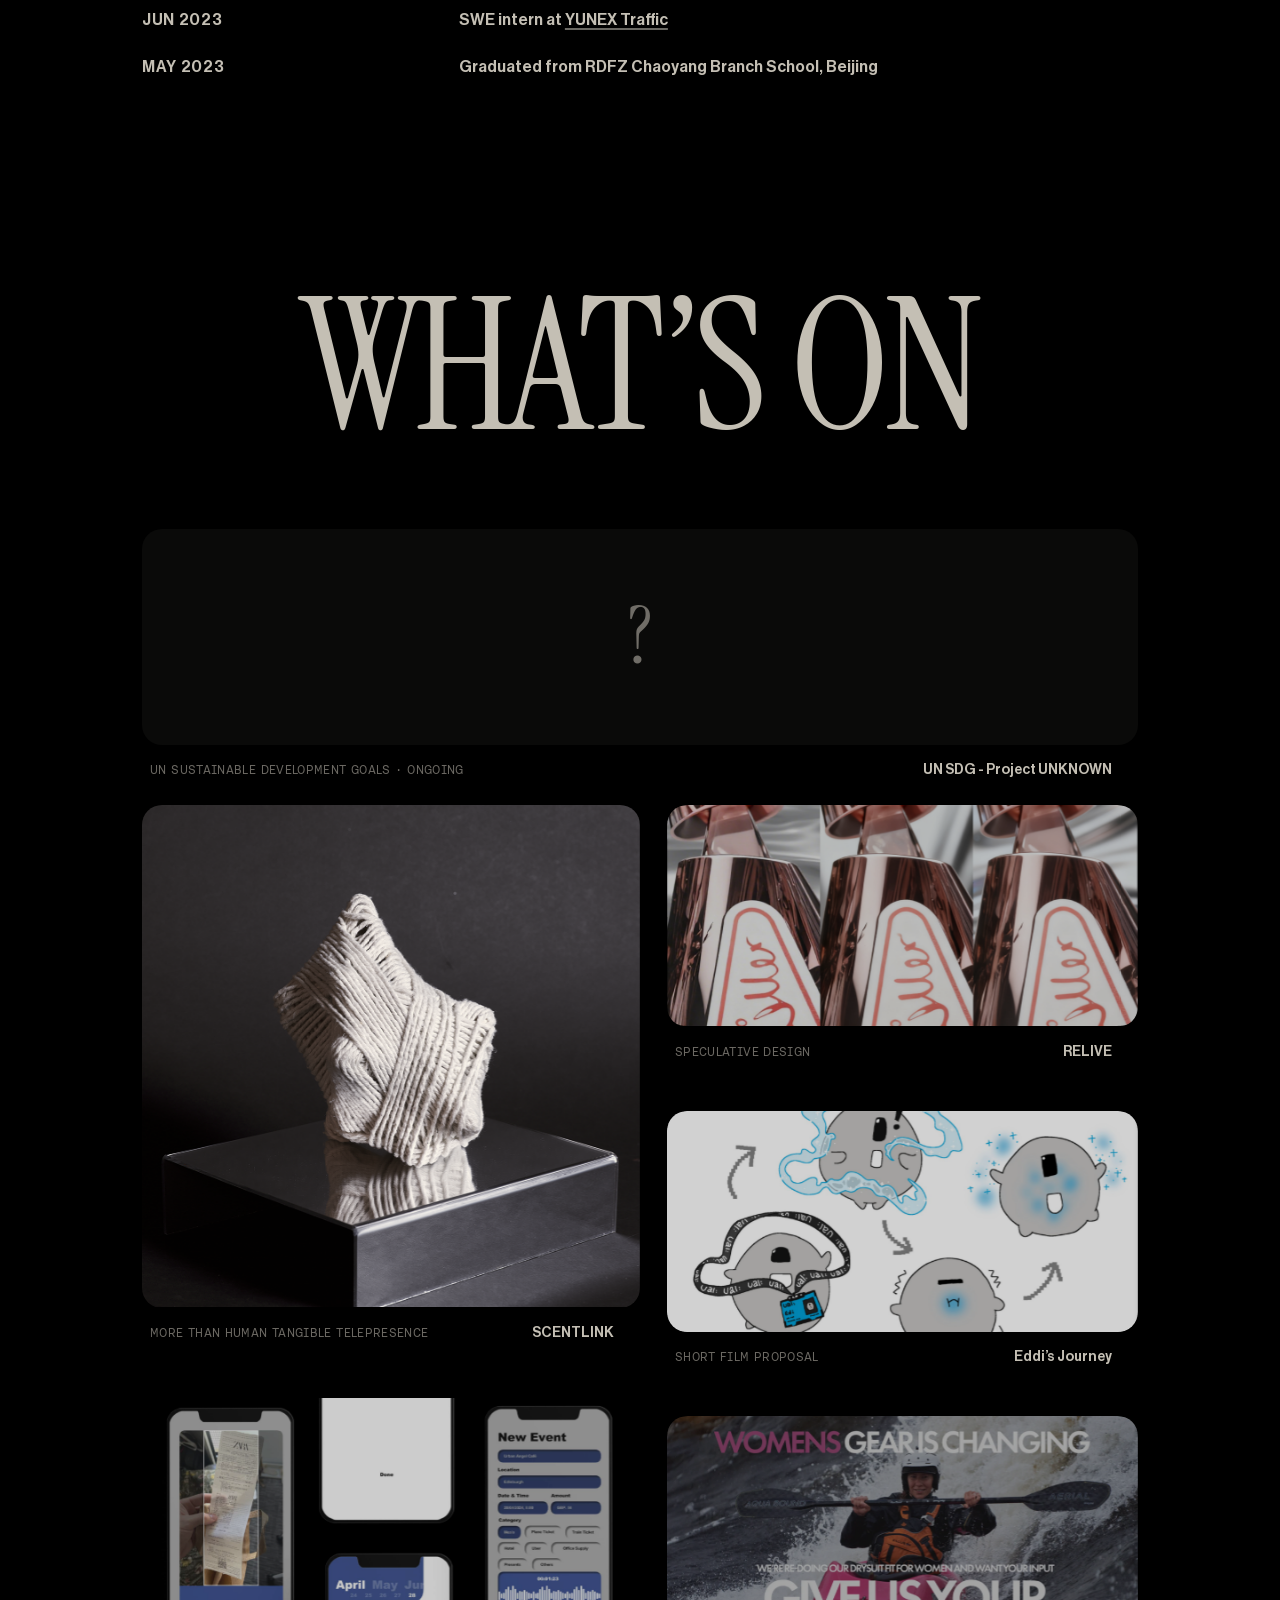
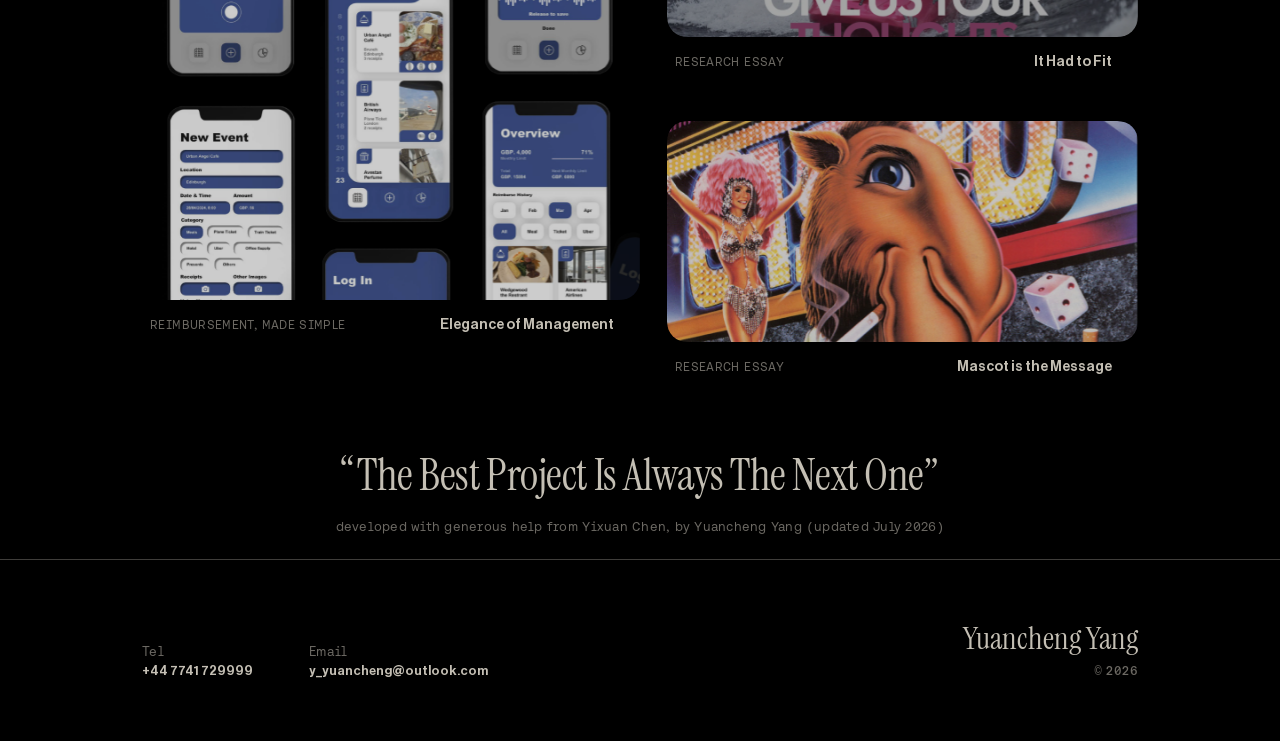
==== commit 25657f1b: "Add files via upload" ====
--- a/index.html
+++ b/index.html
@@ -162,6 +162,11 @@
 }
 .card--feature .card__frame { aspect-ratio: 560 / 565; }
 .card--small .card__frame { aspect-ratio: 530 / 249; }
+.card--wide { grid-column: 1 / -1; }
+.card--wide .card__frame { aspect-ratio: 1148 / 249; }
+.card--wide .ph { width: 100%; height: 100%; display: flex; align-items: center; justify-content: center; background: rgba(196,191,180,.05); }
+.card--wide .ph .q { font-family: var(--serif); font-size: clamp(48px, 6vw, 100px); color: var(--fg-dim); transition: transform .45s cubic-bezier(.2,.6,.2,1); }
+.card--wide:hover .ph .q { transform: scale(1.12); }
 .card:hover .card__frame img { transform: scale(1.045); }
 
 .card__meta {
@@ -212,6 +217,7 @@
   .work__col, .work__col--right { gap: 28px; }
   .card--feature .card__frame { aspect-ratio: 4 / 5; }
   .card--small .card__frame { aspect-ratio: 16 / 10; }
+  .card--wide .card__frame { aspect-ratio: 16 / 9; }
   .card__frame { border-radius: 16px; }
   .card__meta { padding: 0 2px; margin-top: 12px; }
   .card__title .arrow { opacity: 1; } /* always show affordance on touch */
@@ -281,6 +287,13 @@
 
     <!-- WORK -->
     <section class="work" data-screen-label="work" aria-label="Selected work">
+      <a class="card card--wide" href="projects/un-sdg.html">
+        <div class="card__frame"><div class="ph" aria-hidden="true"><span class="q">?</span></div></div>
+        <div class="card__meta">
+          <span class="card__cat">UN Sustainable Development Goals · ongoing</span>
+          <span class="card__title">UN SDG - Project UNKNOWN<span class="arrow">→</span></span>
+        </div>
+      </a>
       <div class="work__col work__col--left">
         <a class="card card--feature" href="projects/scentlink.html">
           <div class="card__frame"><img src="assets/cards/scentlink.png" alt="ScentLink — woven scent diffuser sculpture on a mirrored plinth" loading="lazy" /></div>
@@ -333,7 +346,7 @@
     <!-- SIGN-OFF -->
     <section class="signoff" data-screen-label="signoff" aria-label="Sign-off">
       <p class="signoff__line">“The Best Project Is Always The Next One”</p>
-      <p class="signoff__thanks">developed with generous help from Yixuan Chen, by Yuancheng Yang (updated June 2026)</p>
+      <p class="signoff__thanks">developed with generous help from Yixuan Chen, by Yuancheng Yang (updated July 2026)</p>
     </section>
   </div>
 
